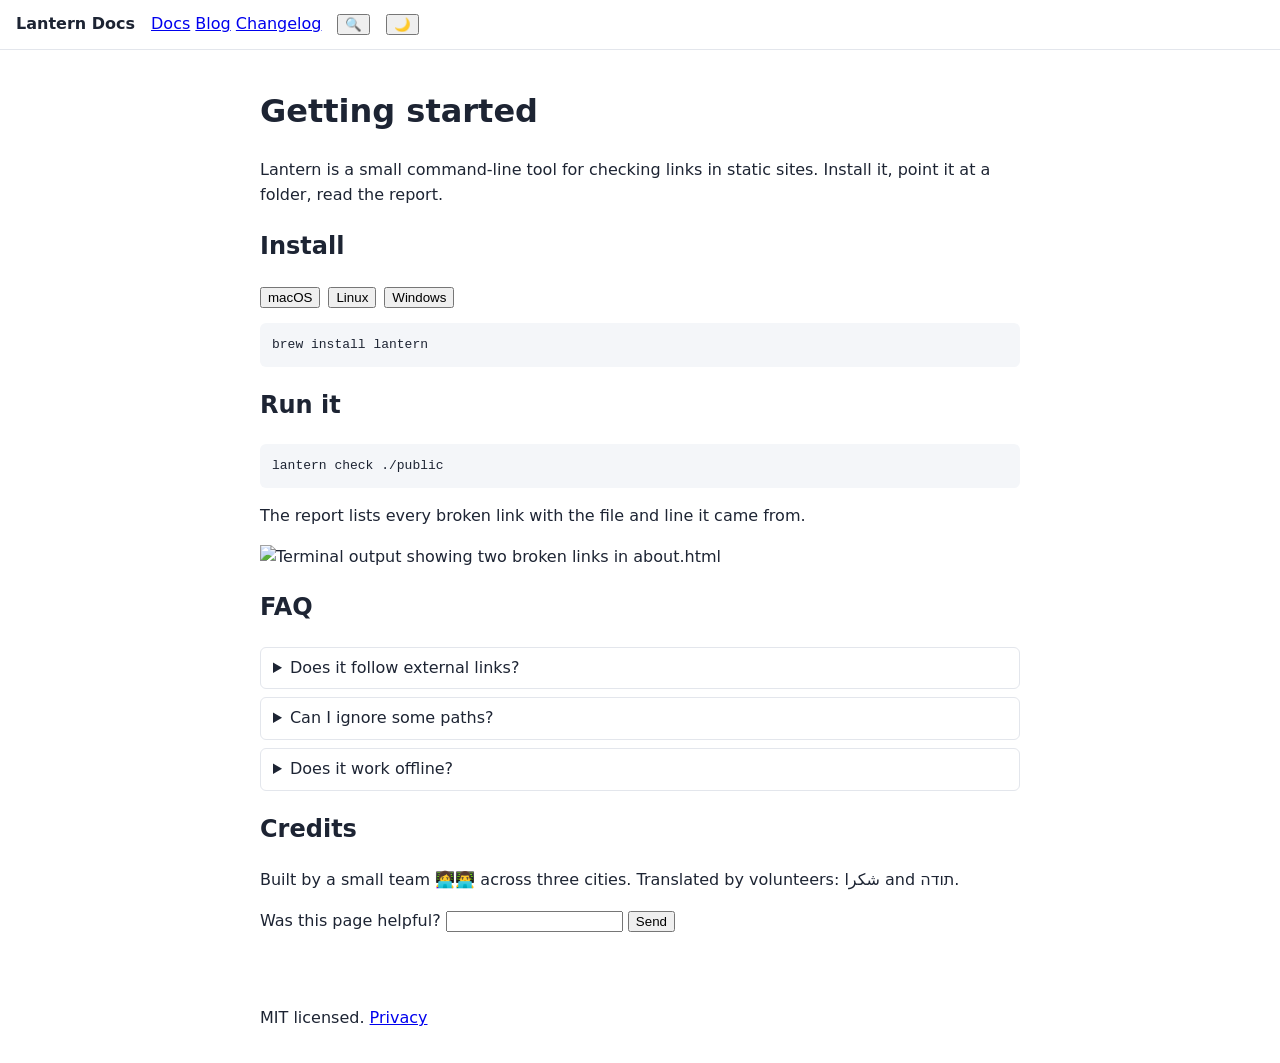
==== demo/benign-heavy.html @ 54a5b12f "part1: demo gallery, a test per hiding technique, scanner gaps - Three new demo pages: clean blog, U" ====
<!doctype html>
<html lang="en">
<head>
<meta charset="utf-8">
<meta name="viewport" content="width=device-width, initial-scale=1">
<meta name="description" content="How to set up the Lantern CLI in five minutes.">
<title>Getting started · Lantern Docs</title>
<style>
  body { font-family: system-ui, sans-serif; background: #fff; color: #1d2433; margin: 0; line-height: 1.55; }
  .sr-only { position: absolute; width: 1px; height: 1px; overflow: hidden; clip: rect(0, 0, 0, 0); white-space: nowrap; }
  .wrap { max-width: 760px; margin: 0 auto; padding: 1rem; }
  .top { display: flex; gap: 1rem; align-items: center; border-bottom: 1px solid #e3e6ec; padding: 0.75rem 1rem; }
  .nav-mobile { display: none; }
  @media (max-width: 600px) { .nav-desktop { display: none; } .nav-mobile { display: block; } }
  .cookie { display: none; }
  .modal { display: none; }
  .panel[hidden] { display: none; }
  details { border: 1px solid #e3e6ec; border-radius: 6px; padding: 0.5rem 0.75rem; margin: 0.5rem 0; }
  pre { background: #f4f6f9; padding: 0.75rem; border-radius: 6px; overflow-x: auto; }
  .tabs button { margin-right: 0.5rem; }
</style>
</head>
<body>
  <a class="sr-only" href="#content">Skip to main content</a>
  <div class="cookie" role="dialog" aria-label="Cookie preferences">
    <p>We use cookies to remember your settings.</p>
    <button>Accept</button> <button>Reject</button>
  </div>
  <header class="top">
    <strong>Lantern Docs</strong>
    <nav class="nav-desktop" aria-label="Main"><a href="/docs">Docs</a> <a href="/blog">Blog</a> <a href="/changelog">Changelog</a></nav>
    <nav class="nav-mobile" aria-label="Mobile"><a href="/docs">Docs</a> <a href="/blog">Blog</a></nav>
    <button aria-label="Search" title="Search the docs">🔍</button>
    <button aria-label="Switch to dark theme">🌙</button>
  </header>
  <main id="content" class="wrap">
    <h1>Getting started</h1>
    <p>Lantern is a small command-line tool for checking links in static sites. Install it, point it at a folder, read the report.</p>
    <span lang="es" hidden>Empezar</span><span lang="de" hidden>Erste Schritte</span>

    <h2>Install</h2>
    <div class="tabs" role="tablist">
      <button role="tab" aria-selected="true">macOS</button><button role="tab">Linux</button><button role="tab">Windows</button>
    </div>
    <div class="panel" role="tabpanel"><pre>brew install lantern</pre></div>
    <div class="panel" role="tabpanel" hidden><pre>curl -fsSL get.lantern.sh | sh</pre></div>
    <div class="panel" role="tabpanel" hidden><pre>winget install lantern</pre></div>

    <h2>Run it</h2>
    <pre>lantern check ./public</pre>
    <p>The report lists every broken link with the file and line it came from.</p>
    <img src="data:," alt="Terminal output showing two broken links in about.html" width="600" height="200">

    <h2>FAQ</h2>
    <details><summary>Does it follow external links?</summary><p>Only with the --external flag. It waits one second between requests.</p></details>
    <details><summary>Can I ignore some paths?</summary><p>Yes. Put one glob per line in a .lanternignore file.</p></details>
    <details><summary>Does it work offline?</summary><p>Internal links are checked offline. External ones need a network.</p></details>

    <h2>Credits</h2>
    <p>Built by a small team 👩‍💻👨‍💻 across three cities. Translated by volunteers: <span dir="rtl" lang="ar">‏شكرا</span> and <span dir="rtl" lang="he">‏תודה</span>.</p>

    <form action="/feedback" method="post">
      <input type="hidden" name="csrf" value="a8f3c1e9d2b7">
      <input type="hidden" name="page" value="getting-started">
      <label for="fb">Was this page helpful?</label> <input id="fb" name="fb"> <button>Send</button>
    </form>
    <img src="data:," alt="" width="1" height="1" data-analytics="pageview" data-track-id="docs-start">
    <template id="row"><tr><td>File</td><td>Line</td><td>Link</td></tr></template>
    <noscript>Search needs JavaScript.</noscript>
  </main>
  <div class="modal" role="dialog" aria-label="Newsletter">
    <p>Get release notes once a month.</p>
    <button aria-label="Close dialog">×</button>
  </div>
  <footer class="wrap"><p>MIT licensed. <a href="/privacy">Privacy</a></p></footer>
</body>
</html>
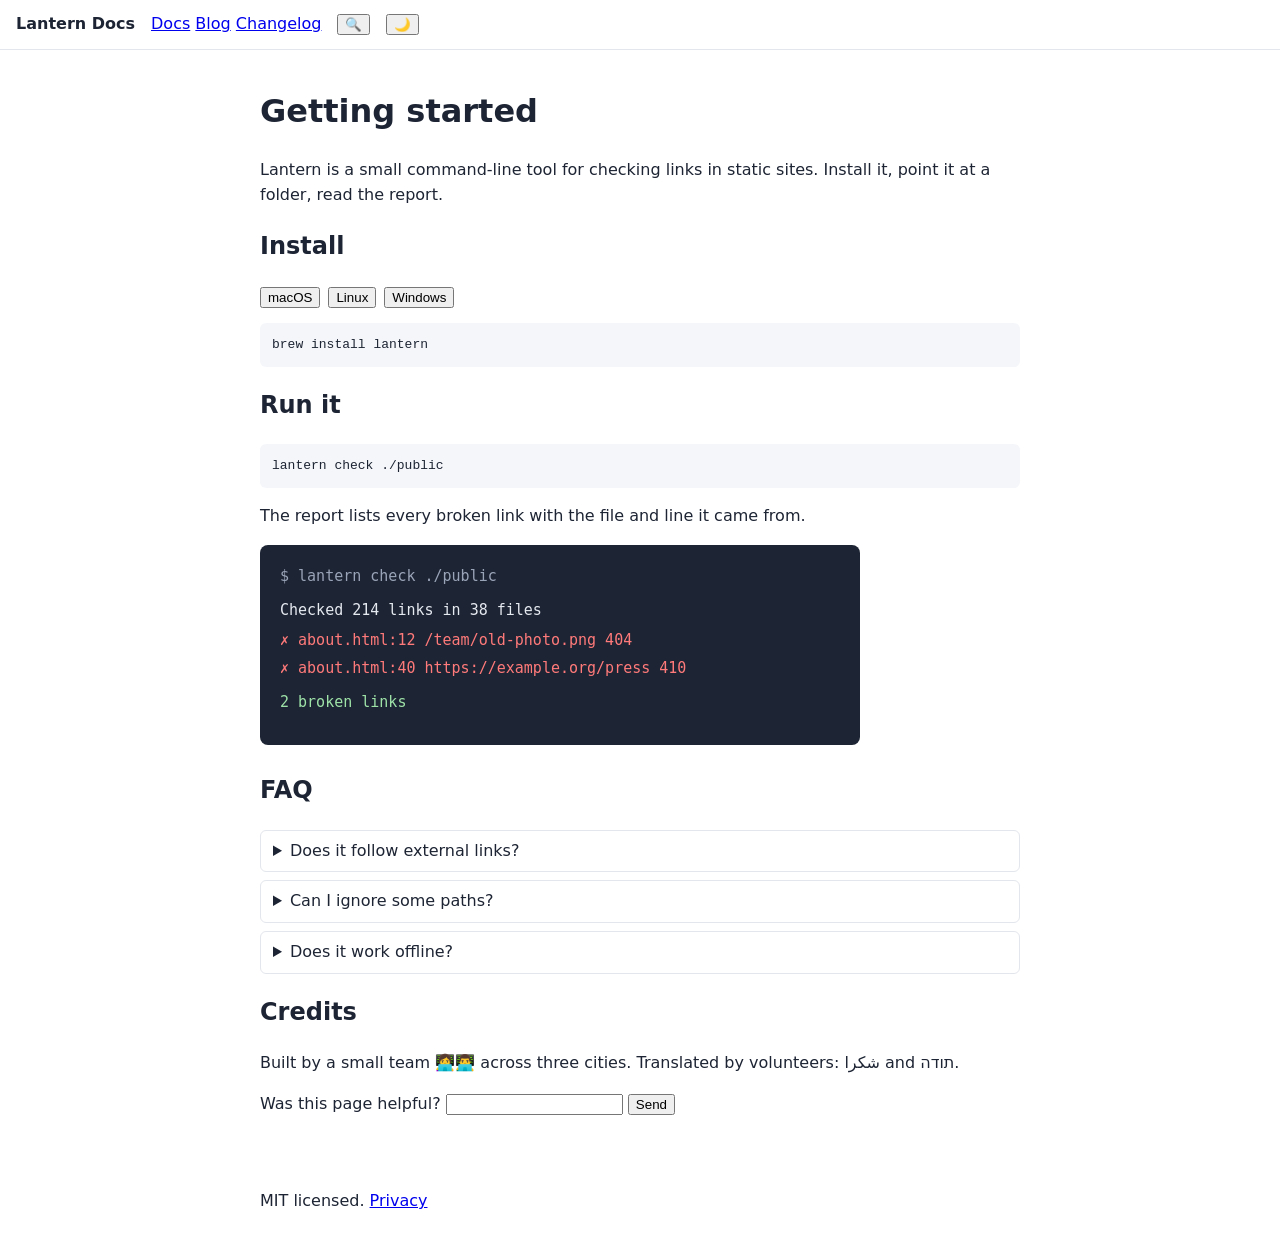
==== commit 577cac4d: "Real images on the demo pages; YouTube demo in post and README The demo pages used blank placeholder" ====
--- a/demo/benign-heavy.html
+++ b/demo/benign-heavy.html
@@ -49,7 +49,7 @@
     <h2>Run it</h2>
     <pre>lantern check ./public</pre>
     <p>The report lists every broken link with the file and line it came from.</p>
-    <img src="data:," alt="Terminal output showing two broken links in about.html" width="600" height="200">
+    <img src='data:image/svg+xml,%3Csvg xmlns="http://www.w3.org/2000/svg" viewBox="0 0 600 200"%3E %3Crect width="600" height="200" rx="8" fill="%231d2433"/%3E %3Cg font-family="monospace" font-size="15"%3E%3Ctext x="20" y="36" fill="%239aa4b8"%3E%24 lantern check ./public%3C/text%3E %3Ctext x="20" y="70" fill="%23e5e9f0"%3EChecked 214 links in 38 files%3C/text%3E %3Ctext x="20" y="100" fill="%23ff7a7a"%3E%E2%9C%97 about.html:12 /team/old-photo.png 404%3C/text%3E %3Ctext x="20" y="128" fill="%23ff7a7a"%3E%E2%9C%97 about.html:40 https://example.org/press 410%3C/text%3E %3Ctext x="20" y="162" fill="%239ee2a8"%3E2 broken links%3C/text%3E%3C/g%3E%3C/svg%3E' alt="Terminal output showing two broken links in about.html" width="600" height="200">
 
     <h2>FAQ</h2>
     <details><summary>Does it follow external links?</summary><p>Only with the --external flag. It waits one second between requests.</p></details>
